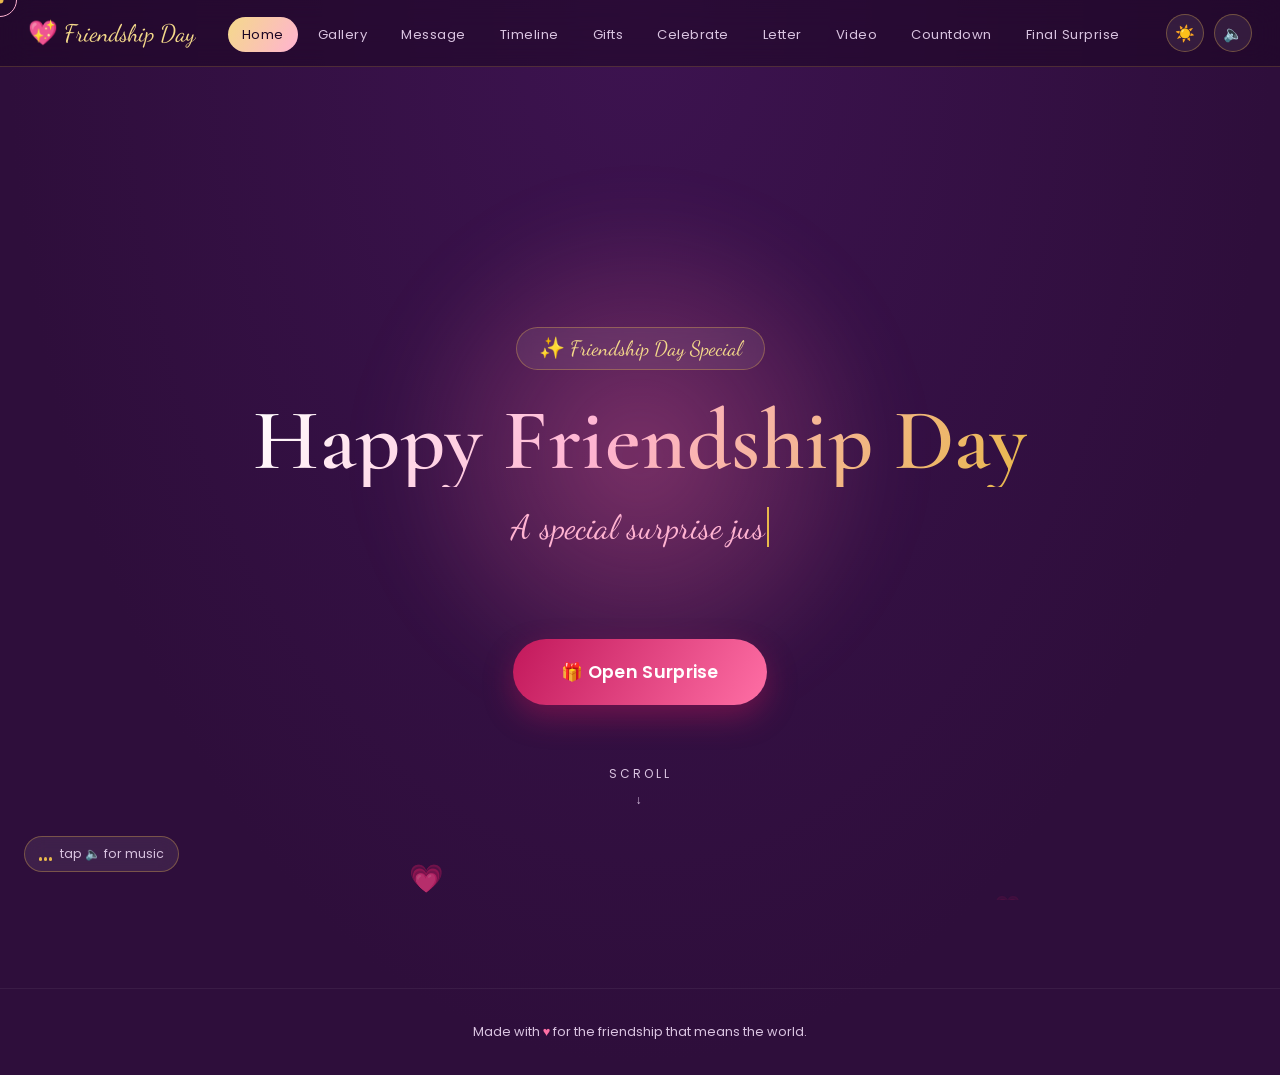
==== index.html @ c947c50c "Initial Friendship Day Website" ====
<!DOCTYPE html>
<html lang="en">
<head>
<meta charset="UTF-8">
<meta name="viewport" content="width=device-width, initial-scale=1.0">
<title>Happy Friendship Day ❤️ | A Surprise For You</title>
<meta name="description" content="A beautiful Friendship Day surprise — memories, messages, gifts, and a countdown, made just for you.">
<link rel="preconnect" href="https://fonts.googleapis.com">
<link rel="stylesheet" href="css/style.css">
</head>
<body>

  <div id="loading-screen">
    <div class="loader-heart">💗</div>
    <div class="loader-text">wrapping up something special…</div>
  </div>

  <div id="scroll-progress"></div>
  <canvas id="fx-canvas"></canvas>
  <div class="cursor-dot"></div>
  <div class="cursor-ring"></div>

  <nav class="navbar">
    <a href="index.html" class="nav-brand">💖 Friendship Day</a>
    <div class="nav-toggle" id="nav-toggle"><span></span><span></span><span></span></div>
    <ul class="nav-links">
      <li><a href="index.html">Home</a></li>
      <li><a href="gallery.html">Gallery</a></li>
      <li><a href="message.html">Message</a></li>
      <li><a href="timeline.html">Timeline</a></li>
      <li><a href="gifts.html">Gifts</a></li>
      <li><a href="celebrate.html">Celebrate</a></li>
      <li><a href="letter.html">Letter</a></li>
      <li><a href="video.html">Video</a></li>
      <li><a href="countdown.html">Countdown</a></li>
      <li><a href="final.html">Final Surprise</a></li>
    </ul>
    <div class="nav-controls">
      <button class="icon-btn" id="theme-toggle" aria-label="Toggle theme">☀️</button>
      <button class="icon-btn" id="music-toggle" aria-label="Toggle music">🔈</button>
    </div>
  </nav>

  <main>
    <section class="hero">
      <div class="hero-glow"></div>
      <div class="hero-badge">✨ Friendship Day Special</div>
      <h1>Happy Friendship Day</h1>
      <div id="typewriter" data-lines='["A special surprise just for you ❤️","Made with love, just for you 💫","Every friendship has a story… here is ours 💖"]'></div>
      <a href="gallery.html" class="btn btn-lg">
        <span>🎁 Open Surprise</span>
      </a>
      <div class="scroll-hint">scroll</div>
    </section>
  </main>

  <footer>
    Made with <span class="fh">♥</span> for the friendship that means the world.
  </footer>

  <div id="music-badge">
    <div class="eq paused"><span></span><span></span><span></span></div>
    tap 🔈 for music
  </div>
  <button id="back-to-top" aria-label="Back to top">↑</button>
  <audio id="bg-music" loop preload="none">
    <source src="assets/music/theme.mp3" type="audio/mpeg">
  </audio>

  <script src="js/script.js"></script>
</body>
</html>
---- css/style.css ----
/* ==========================================================================
   Happy Friendship Day — Stylesheet
   Palette: Plum #2E0E3B · Magenta #C2185B · Rose #FF6FA5 · Blush #FFD9EC
            Gold #E8B84B · Cream #FFF8F0
   Type: 'Cormorant Garamond' (display) · 'Poppins' (body/UI) · 'Dancing Script' (script)
   ========================================================================== */

@import url('https://fonts.googleapis.com/css2?family=Cormorant+Garamond:ital,wght@0,400;0,500;0,600;0,700;1,500&family=Poppins:wght@300;400;500;600;700&family=Dancing+Script:wght@500;600;700&display=swap');

:root{
  --plum-950:#1c0724;
  --plum-900:#2e0e3b;
  --plum-800:#3d1350;
  --plum-700:#521a68;
  --magenta:#c2185b;
  --rose:#ff6fa5;
  --rose-soft:#ffb3d1;
  --blush:#ffd9ec;
  --gold:#e8b84b;
  --gold-soft:#f4d98a;
  --cream:#fff8f0;
  --white:#ffffff;

  --bg: var(--plum-900);
  --bg-2: var(--plum-800);
  --text: var(--cream);
  --text-dim: #d9c3e0;
  --card-bg: rgba(255,255,255,0.08);
  --card-border: rgba(232,184,75,0.35);

  --font-display:'Cormorant Garamond', serif;
  --font-body:'Poppins', sans-serif;
  --font-script:'Dancing Script', cursive;

  --radius-lg: 28px;
  --radius-md: 18px;
  --radius-sm: 10px;

  --shadow-soft: 0 20px 60px rgba(0,0,0,0.35);
  --transition: 0.4s cubic-bezier(.22,.85,.4,1);
}

[data-theme="light"]{
  --bg:#fff3f8;
  --bg-2:#ffe4f0;
  --text:#3a1030;
  --text-dim:#7a4a68;
  --card-bg: rgba(255,255,255,0.55);
  --card-border: rgba(194,24,91,0.25);
}

*,*::before,*::after{ box-sizing:border-box; margin:0; padding:0; }

html{ scroll-behavior:smooth; }

body{
  font-family: var(--font-body);
  background: radial-gradient(ellipse at top, var(--bg-2), var(--bg) 70%);
  color: var(--text);
  min-height:100vh;
  overflow-x:hidden;
  transition: background var(--transition), color var(--transition);
  cursor:none;
}

a{ text-decoration:none; color:inherit; }
ul{ list-style:none; }
img{ max-width:100%; display:block; }
button{ font-family:inherit; cursor:none; border:none; background:none; }

h1,h2,h3,h4{ font-family: var(--font-display); font-weight:600; letter-spacing:0.5px; }

::selection{ background: var(--gold); color: var(--plum-950); }

::-webkit-scrollbar{ width:8px; }
::-webkit-scrollbar-track{ background:transparent; }
::-webkit-scrollbar-thumb{ background: linear-gradient(var(--rose), var(--gold)); border-radius:10px; }

/* ---------- Custom Cursor ---------- */
.cursor-dot, .cursor-ring{
  position:fixed; top:0; left:0; pointer-events:none; z-index:9999;
  border-radius:50%; transform:translate(-50%,-50%);
  transition: opacity .3s ease;
}
.cursor-dot{ width:7px; height:7px; background:var(--gold); }
.cursor-ring{ width:34px; height:34px; border:1.5px solid var(--rose-soft); transition: width .2s, height .2s, transform .08s linear, border-color .2s; }
.cursor-ring.active{ width:48px; height:48px; border-color:var(--gold); }
@media (hover:none), (pointer:coarse){
  .cursor-dot,.cursor-ring{ display:none; }
  body{ cursor:auto; }
  button, a{ cursor:pointer; }
}

/* ---------- Loading Screen ---------- */
#loading-screen{
  position:fixed; inset:0; z-index:99999;
  display:flex; align-items:center; justify-content:center; flex-direction:column; gap:18px;
  background: radial-gradient(ellipse at center, var(--plum-800), var(--plum-950));
  transition: opacity .7s ease, visibility .7s ease;
}
#loading-screen.hidden{ opacity:0; visibility:hidden; }
.loader-heart{ font-size:3rem; color:var(--rose); animation: pulse 1s ease-in-out infinite; filter: drop-shadow(0 0 12px var(--rose)); }
.loader-text{ font-family:var(--font-script); font-size:1.4rem; color:var(--gold-soft); letter-spacing:1px; }
@keyframes pulse{ 0%,100%{ transform:scale(1);} 50%{ transform:scale(1.25);} }

/* ---------- Scroll Progress ---------- */
#scroll-progress{
  position:fixed; top:0; left:0; height:3px; width:0%; z-index:9998;
  background: linear-gradient(90deg, var(--rose), var(--gold));
  box-shadow:0 0 10px var(--rose);
}

/* ---------- Floating Hearts / Sparkles Canvas ---------- */
#fx-canvas{ position:fixed; inset:0; z-index:0; pointer-events:none; }

/* ---------- Navbar ---------- */
.navbar{
  position:fixed; top:0; left:0; right:0; z-index:1000;
  display:flex; align-items:center; justify-content:space-between;
  padding:14px 28px;
  background: rgba(28,7,36,0.55);
  backdrop-filter: blur(14px);
  -webkit-backdrop-filter: blur(14px);
  border-bottom:1px solid rgba(232,184,75,0.2);
  transition: transform var(--transition), background var(--transition);
}
[data-theme="light"] .navbar{ background: rgba(255,243,248,0.65); }
.navbar.nav-hidden{ transform: translateY(-100%); }
.nav-brand{
  font-family: var(--font-script); font-size:1.5rem; color:var(--gold-soft);
  display:flex; align-items:center; gap:6px;
}
.nav-toggle{ display:none; flex-direction:column; gap:5px; z-index:1100; }
.nav-toggle span{ width:24px; height:2px; background:var(--gold-soft); transition:var(--transition); }
.nav-links{ display:flex; gap:6px; flex-wrap:wrap; align-items:center; }
.nav-links a{
  font-size:0.82rem; letter-spacing:0.5px; padding:8px 14px; border-radius:30px;
  color:var(--text-dim); transition:var(--transition); position:relative;
}
.nav-links a:hover, .nav-links a.active{ color:var(--plum-950); background: linear-gradient(120deg,var(--gold-soft),var(--rose-soft)); }
.nav-controls{ display:flex; align-items:center; gap:10px; }
.icon-btn{
  width:38px; height:38px; border-radius:50%; display:flex; align-items:center; justify-content:center;
  background: var(--card-bg); border:1px solid var(--card-border); font-size:1rem; color:var(--gold-soft);
  transition:var(--transition);
}
.icon-btn:hover{ transform: scale(1.12) rotate(8deg); box-shadow:0 0 16px rgba(232,184,75,0.5); }

@media (max-width: 980px){
  .nav-toggle{ display:flex; }
  .nav-links{
    position:fixed; top:0; right:0; height:100vh; width:min(78vw,320px);
    background: rgba(28,7,36,0.97); backdrop-filter: blur(20px);
    flex-direction:column; justify-content:center; align-items:flex-start;
    padding:40px; gap:6px; transform:translateX(100%); transition:transform var(--transition);
  }
  .nav-links.open{ transform:translateX(0); }
  .nav-links a{ width:100%; padding:12px 6px; font-size:1rem; }
}

/* ---------- Back to top ---------- */
#back-to-top{
  position:fixed; bottom:28px; right:24px; z-index:900;
  width:46px; height:46px; border-radius:50%;
  background: linear-gradient(135deg,var(--magenta),var(--gold));
  color:var(--white); font-size:1.2rem; display:flex; align-items:center; justify-content:center;
  opacity:0; visibility:hidden; transform: translateY(20px);
  transition:var(--transition); box-shadow:var(--shadow-soft);
}
#back-to-top.show{ opacity:1; visibility:visible; transform:translateY(0); }

/* ---------- Music toggle mini-bar ---------- */
#music-badge{
  position:fixed; bottom:28px; left:24px; z-index:900;
  display:flex; align-items:center; gap:8px; padding:8px 14px; border-radius:30px;
  background:var(--card-bg); border:1px solid var(--card-border); backdrop-filter:blur(10px);
  font-size:0.78rem; color:var(--text-dim);
}
.eq{ display:flex; align-items:flex-end; gap:2px; height:14px; }
.eq span{ width:3px; background:var(--gold); border-radius:2px; animation: eq 0.9s ease-in-out infinite; }
.eq span:nth-child(2){ animation-delay:.2s;} .eq span:nth-child(3){ animation-delay:.4s;}
.eq.paused span{ animation-play-state:paused; height:4px !important; }
@keyframes eq{ 0%,100%{ height:4px;} 50%{ height:14px;} }

/* ---------- Page shell ---------- */
main{ position:relative; z-index:1; min-height:100vh; padding-top:88px; }
.page-section{ max-width:1180px; margin:0 auto; padding:40px 24px 90px; }
.eyebrow{
  font-family:var(--font-body); text-transform:uppercase; letter-spacing:4px; font-size:0.72rem;
  color:var(--gold); display:inline-flex; align-items:center; gap:10px; margin-bottom:14px;
}
.eyebrow::before{ content:''; width:26px; height:1px; background:var(--gold); }
.section-title{ font-size:clamp(2.1rem,5vw,3.4rem); margin-bottom:14px; }
.section-title em{ font-style:italic; color:var(--rose-soft); }
.section-sub{ color:var(--text-dim); max-width:560px; font-size:1.02rem; line-height:1.7; margin-bottom:44px; }

/* ---------- Buttons ---------- */
.btn{
  display:inline-flex; align-items:center; gap:10px; padding:16px 38px; border-radius:50px;
  font-weight:600; font-size:1rem; letter-spacing:0.3px; position:relative; overflow:hidden;
  background: linear-gradient(120deg,var(--magenta),var(--rose)); color:var(--white);
  box-shadow: 0 12px 30px rgba(194,24,91,0.4); transition:var(--transition);
}
.btn::after{
  content:''; position:absolute; inset:0; border-radius:50px;
  background: linear-gradient(120deg,var(--gold),var(--rose-soft)); opacity:0; transition:var(--transition);
}
.btn span{ position:relative; z-index:1; display:flex; align-items:center; gap:8px; }
.btn:hover{ transform: translateY(-4px) scale(1.03); box-shadow:0 18px 40px rgba(232,184,75,0.45); }
.btn:hover::after{ opacity:1; }
.btn-ghost{
  background:transparent; border:1.5px solid var(--card-border); color:var(--text);
  box-shadow:none;
}
.btn-ghost:hover{ border-color:var(--gold); background:var(--card-bg); }
.btn-lg{ padding:20px 48px; font-size:1.1rem; }

/* ==========================================================================
   PAGE 1 — WELCOME / HERO
   ========================================================================== */
.hero{
  min-height:100vh; display:flex; flex-direction:column; align-items:center; justify-content:center;
  text-align:center; padding:120px 20px 60px; position:relative;
}
.hero-glow{
  position:absolute; top:12%; left:50%; translate:-50% 0; width:520px; height:520px;
  background: radial-gradient(circle, rgba(255,111,165,0.35), transparent 70%);
  filter:blur(30px); z-index:-1; animation: glow-pulse 6s ease-in-out infinite;
}
@keyframes glow-pulse{ 0%,100%{ opacity:0.6; transform:translate(-50%,0) scale(1);} 50%{ opacity:1; transform:translate(-50%,0) scale(1.15);} }
.hero-badge{
  font-family:var(--font-script); font-size:1.3rem; color:var(--gold-soft);
  border:1px solid var(--card-border); padding:8px 22px; border-radius:40px; margin-bottom:26px;
  background:var(--card-bg); backdrop-filter:blur(8px);
}
.hero h1{
  font-size:clamp(2.6rem,8vw,5.4rem); line-height:1.05; margin-bottom:20px;
  background:linear-gradient(120deg,var(--white),var(--rose-soft) 45%,var(--gold) 100%);
  -webkit-background-clip:text; background-clip:text; color:transparent;
}
#typewriter{ min-height:2.6em; font-family:var(--font-script); font-size:clamp(1.4rem,3.4vw,2.1rem); color:var(--rose-soft); }
.caret{ display:inline-block; width:2px; background:var(--gold); margin-left:2px; animation: blink 0.8s step-end infinite; }
@keyframes blink{ 50%{ opacity:0; } }
.hero .btn{ margin-top:44px; }
.scroll-hint{ margin-top:60px; font-size:0.75rem; letter-spacing:3px; color:var(--text-dim); text-transform:uppercase; }
.scroll-hint::after{ content:'↓'; display:block; margin-top:8px; animation: bob 1.6s ease-in-out infinite; }
@keyframes bob{ 0%,100%{ transform:translateY(0);} 50%{ transform:translateY(8px);} }

/* ==========================================================================
   PAGE 2 — GALLERY
   ========================================================================== */
.slideshow{
  position:relative; max-width:640px; margin:0 auto 60px; aspect-ratio:4/5; border-radius:var(--radius-lg);
  overflow:hidden; box-shadow:var(--shadow-soft); border:3px solid var(--card-border);
}
.slide{
  position:absolute; inset:0; opacity:0; transform:scale(1.15); transition: opacity 1.2s ease, transform 6s ease;
}
.slide.active{ opacity:1; transform:scale(1); z-index:2; }
.slide img{ width:100%; height:100%; object-fit:cover; }
.slide-caption{
  position:absolute; left:0; right:0; bottom:0; padding:22px 24px;
  background: linear-gradient(to top, rgba(0,0,0,0.75), transparent);
  font-family:var(--font-script); font-size:1.3rem; color:var(--white);
}
.slide-dots{ display:flex; gap:8px; justify-content:center; margin-top:16px; }
.slide-dots span{ width:9px; height:9px; border-radius:50%; background:var(--card-border); transition:var(--transition); cursor:none; }
.slide-dots span.active{ background:var(--gold); width:24px; border-radius:8px; }

.gallery-grid{
  display:grid; grid-template-columns:repeat(auto-fill,minmax(180px,1fr)); gap:20px;
}
.frame{
  position:relative; border-radius:var(--radius-md); overflow:hidden; aspect-ratio:3/4;
  background: var(--card-bg); border:1px solid var(--card-border); cursor:none;
  transition:var(--transition);
}
.frame::before{
  content:''; position:absolute; inset:6px; border:1px solid rgba(232,184,75,0.5); border-radius:12px; z-index:2; pointer-events:none;
}
.frame img{ width:100%; height:100%; object-fit:cover; transition: transform .6s ease, filter .6s ease; }
.frame:hover img{ transform:scale(1.12); }
.frame:hover{ transform: translateY(-6px); box-shadow:0 20px 40px rgba(0,0,0,0.4); }
.frame .frame-num{
  position:absolute; top:12px; left:12px; z-index:3; font-family:var(--font-script); font-size:1.1rem;
  color:var(--gold-soft); background:rgba(28,7,36,0.5); padding:2px 10px; border-radius:20px;
}
.frame.placeholder{ display:flex; align-items:center; justify-content:center; }
.frame.placeholder .ph-icon{ font-size:2.2rem; opacity:0.35; }

#lightbox{
  position:fixed; inset:0; z-index:5000; background:rgba(10,2,14,0.92); backdrop-filter:blur(10px);
  display:flex; align-items:center; justify-content:center; opacity:0; visibility:hidden; transition:var(--transition);
}
#lightbox.open{ opacity:1; visibility:visible; }
#lightbox img{ max-width:88vw; max-height:82vh; border-radius:16px; box-shadow:0 30px 80px rgba(0,0,0,0.6); }
#lightbox-close{ position:absolute; top:24px; right:28px; font-size:1.6rem; color:var(--gold-soft); }

/* ==========================================================================
   PAGE 3 — MESSAGE
   ========================================================================== */
.message-wrap{ display:flex; justify-content:center; padding-top:20px; }
.glass-card{
  background: var(--card-bg); border:1px solid var(--card-border); border-radius:var(--radius-lg);
  backdrop-filter: blur(18px); -webkit-backdrop-filter: blur(18px);
  padding:60px 50px; max-width:680px; text-align:center; box-shadow:var(--shadow-soft); position:relative;
}
.glass-card .quote-mark{ font-family:var(--font-display); font-size:4rem; color:var(--gold); line-height:0.5; display:block; margin-bottom:18px; }
#message-type{
  font-family:var(--font-display); font-style:italic; font-size:clamp(1.2rem,2.6vw,1.7rem);
  line-height:1.85; color:var(--cream); min-height:230px;
}
.signature{ margin-top:28px; font-family:var(--font-script); font-size:1.6rem; color:var(--rose-soft); }

/* ==========================================================================
   PAGE 4 — TIMELINE
   ========================================================================== */
.timeline{ position:relative; max-width:760px; margin:0 auto; }
.timeline::before{
  content:''; position:absolute; left:28px; top:0; bottom:0; width:2px;
  background: linear-gradient(var(--gold), var(--rose), var(--gold)); opacity:0.5;
}
.tl-item{ position:relative; padding-left:78px; margin-bottom:56px; opacity:0; transform:translateX(-30px); transition: opacity .8s ease, transform .8s ease; }
.tl-item.in-view{ opacity:1; transform:translateX(0); }
.tl-icon{
  position:absolute; left:0; top:0; width:58px; height:58px; border-radius:50%;
  display:flex; align-items:center; justify-content:center; font-size:1.5rem;
  background: linear-gradient(135deg,var(--magenta),var(--gold)); box-shadow:0 0 0 6px var(--bg), 0 8px 24px rgba(194,24,91,0.5);
}
.tl-item h3{ font-size:1.5rem; color:var(--gold-soft); margin-bottom:6px; }
.tl-item p{ color:var(--text-dim); line-height:1.7; max-width:520px; }
.tl-date{ font-size:0.75rem; letter-spacing:2px; text-transform:uppercase; color:var(--rose-soft); margin-bottom:4px; display:block; }

/* ==========================================================================
   PAGE 5 — GIFTS
   ========================================================================== */
.gift-grid{ display:grid; grid-template-columns:repeat(auto-fit,minmax(220px,1fr)); gap:26px; }
.gift-card{
  background: var(--card-bg); border:1px solid var(--card-border); border-radius:var(--radius-md);
  padding:34px 24px; text-align:center; cursor:none; position:relative; overflow:hidden;
  transition:var(--transition); min-height:220px; display:flex; flex-direction:column; align-items:center; justify-content:center;
}
.gift-card:hover{ transform:translateY(-8px); border-color:var(--gold); box-shadow:0 20px 40px rgba(0,0,0,0.35); }
.gift-icon{ font-size:3rem; margin-bottom:14px; transition: transform .5s ease; }
.gift-card:hover .gift-icon{ transform: scale(1.2) rotate(-8deg); }
.gift-card h3{ font-size:1.3rem; margin-bottom:8px; color:var(--gold-soft); }
.gift-card p{ font-size:0.85rem; color:var(--text-dim); max-height:0; opacity:0; overflow:hidden; transition:var(--transition); }
.gift-card.opened p{ max-height:100px; opacity:1; margin-top:6px; }
.gift-card .ribbon{ position:absolute; top:14px; right:14px; font-size:0.7rem; letter-spacing:1px; color:var(--gold); text-transform:uppercase; }

/* ==========================================================================
   PAGE 6 — CELEBRATION
   ========================================================================== */
.celebrate-stage{
  min-height:100vh; display:flex; flex-direction:column; align-items:center; justify-content:center;
  text-align:center; position:relative; overflow:hidden;
}
.celebrate-stage h1{ font-size:clamp(2.4rem,7vw,4.6rem); margin-bottom:18px; }
.celebrate-stage p{ color:var(--text-dim); max-width:480px; margin-bottom:30px; }
#celebrate-canvas{ position:fixed; inset:0; z-index:2; pointer-events:none; }

/* ==========================================================================
   PAGE 7 — SECRET LETTER
   ========================================================================== */
.letter-stage{ min-height:100vh; display:flex; flex-direction:column; align-items:center; justify-content:center; padding:100px 20px; }
.envelope{ width:min(90vw,360px); aspect-ratio:3/2; position:relative; cursor:none; perspective:1000px; }
.envelope .back{
  position:absolute; inset:0; background:linear-gradient(135deg,var(--magenta),var(--plum-700));
  border-radius:14px; box-shadow:var(--shadow-soft);
}
.envelope .flap{
  position:absolute; top:0; left:0; right:0; height:50%;
  background:linear-gradient(135deg,var(--rose),var(--magenta));
  clip-path: polygon(0 0,100% 0,50% 100%); transform-origin:top; transition: transform 1s ease;
  border-radius:14px 14px 0 0; z-index:3;
}
.envelope.open .flap{ transform: rotateX(180deg); }
.envelope .paper{
  position:absolute; left:8%; right:8%; bottom:6%; top:18%; background:var(--cream); border-radius:8px;
  box-shadow:0 10px 30px rgba(0,0,0,0.3); transform: translateY(0); transition: transform 1s ease .3s; z-index:2;
  display:flex; align-items:center; justify-content:center; color:var(--plum-900); font-family:var(--font-script); font-size:1.1rem;
}
.envelope.open .paper{ transform: translateY(-64%); z-index:4; }
.envelope-hint{ margin-top:26px; font-size:0.82rem; letter-spacing:2px; text-transform:uppercase; color:var(--text-dim); }
.letter-full{
  max-width:600px; margin-top:50px; background:var(--card-bg); border:1px solid var(--card-border);
  border-radius:var(--radius-lg); padding:50px 44px; opacity:0; max-height:0; overflow:hidden; transition: all 1s ease;
}
.letter-full.show{ opacity:1; max-height:900px; padding-top:50px; padding-bottom:50px; }
#letter-text{ font-family:var(--font-script); font-size:1.5rem; line-height:2; color:var(--cream); white-space:pre-wrap; }

/* ==========================================================================
   PAGE 8 — VIDEO
   ========================================================================== */
.video-frame{
  max-width:820px; margin:0 auto; border-radius:var(--radius-lg); overflow:hidden;
  border:3px solid var(--card-border); box-shadow:var(--shadow-soft); background:#000;
  position:relative; aspect-ratio:16/9;
}
.video-frame video, .video-frame iframe{ width:100%; height:100%; border:0; display:block; }
.video-placeholder{
  position:absolute; inset:0; display:flex; flex-direction:column; align-items:center; justify-content:center;
  gap:14px; color:var(--text-dim); background:linear-gradient(135deg,var(--plum-800),var(--plum-950));
}
.video-placeholder .play-btn{
  width:74px; height:74px; border-radius:50%; background:linear-gradient(135deg,var(--magenta),var(--gold));
  display:flex; align-items:center; justify-content:center; font-size:1.6rem; color:var(--white);
  box-shadow:0 12px 30px rgba(194,24,91,0.5);
}

/* ==========================================================================
   PAGE 9 — COUNTDOWN
   ========================================================================== */
.countdown-wrap{ text-align:center; }
.countdown-grid{ display:flex; justify-content:center; gap:20px; flex-wrap:wrap; margin-top:40px; }
.count-box{
  background:var(--card-bg); border:1px solid var(--card-border); border-radius:var(--radius-md);
  padding:26px 22px; min-width:110px; backdrop-filter:blur(10px);
}
.count-box .num{ font-family:var(--font-display); font-size:2.8rem; color:var(--gold-soft); font-variant-numeric:tabular-nums; }
.count-box .label{ font-size:0.72rem; letter-spacing:2px; text-transform:uppercase; color:var(--text-dim); margin-top:6px; }

/* ==========================================================================
   PAGE 10 — FINAL SURPRISE
   ========================================================================== */
.final-stage{
  min-height:100vh; display:flex; flex-direction:column; align-items:center; justify-content:center;
  text-align:center; position:relative;
}
.final-stage h1{
  font-size:clamp(2.6rem,8vw,5rem);
  background:linear-gradient(120deg,var(--gold),var(--rose-soft),var(--white));
  -webkit-background-clip:text; background-clip:text; color:transparent;
  margin-bottom:20px;
}
.final-stage p{ font-family:var(--font-script); font-size:1.6rem; color:var(--rose-soft); margin-bottom:40px; }

/* ---------- Footer ---------- */
footer{
  position:relative; z-index:1; text-align:center; padding:34px 20px; color:var(--text-dim); font-size:0.8rem;
  border-top:1px solid rgba(255,255,255,0.06);
}
footer .fh{ color:var(--rose); }

/* ---------- Reveal on scroll ---------- */
.reveal{ opacity:0; transform:translateY(28px); transition: opacity .8s ease, transform .8s ease; }
.reveal.in-view{ opacity:1; transform:translateY(0); }

/* ---------- Reduced motion ---------- */
@media (prefers-reduced-motion: reduce){
  *{ animation-duration:0.01ms !important; animation-iteration-count:1 !important; transition-duration:0.01ms !important; }
}

/* ---------- Focus visibility ---------- */
a:focus-visible, button:focus-visible{ outline:2px solid var(--gold); outline-offset:3px; border-radius:6px; }

/* ---------- Responsive base ---------- */
@media (max-width:600px){
  .page-section{ padding:30px 18px 70px; }
  .glass-card{ padding:40px 24px; }
  .navbar{ padding:12px 18px; }
}
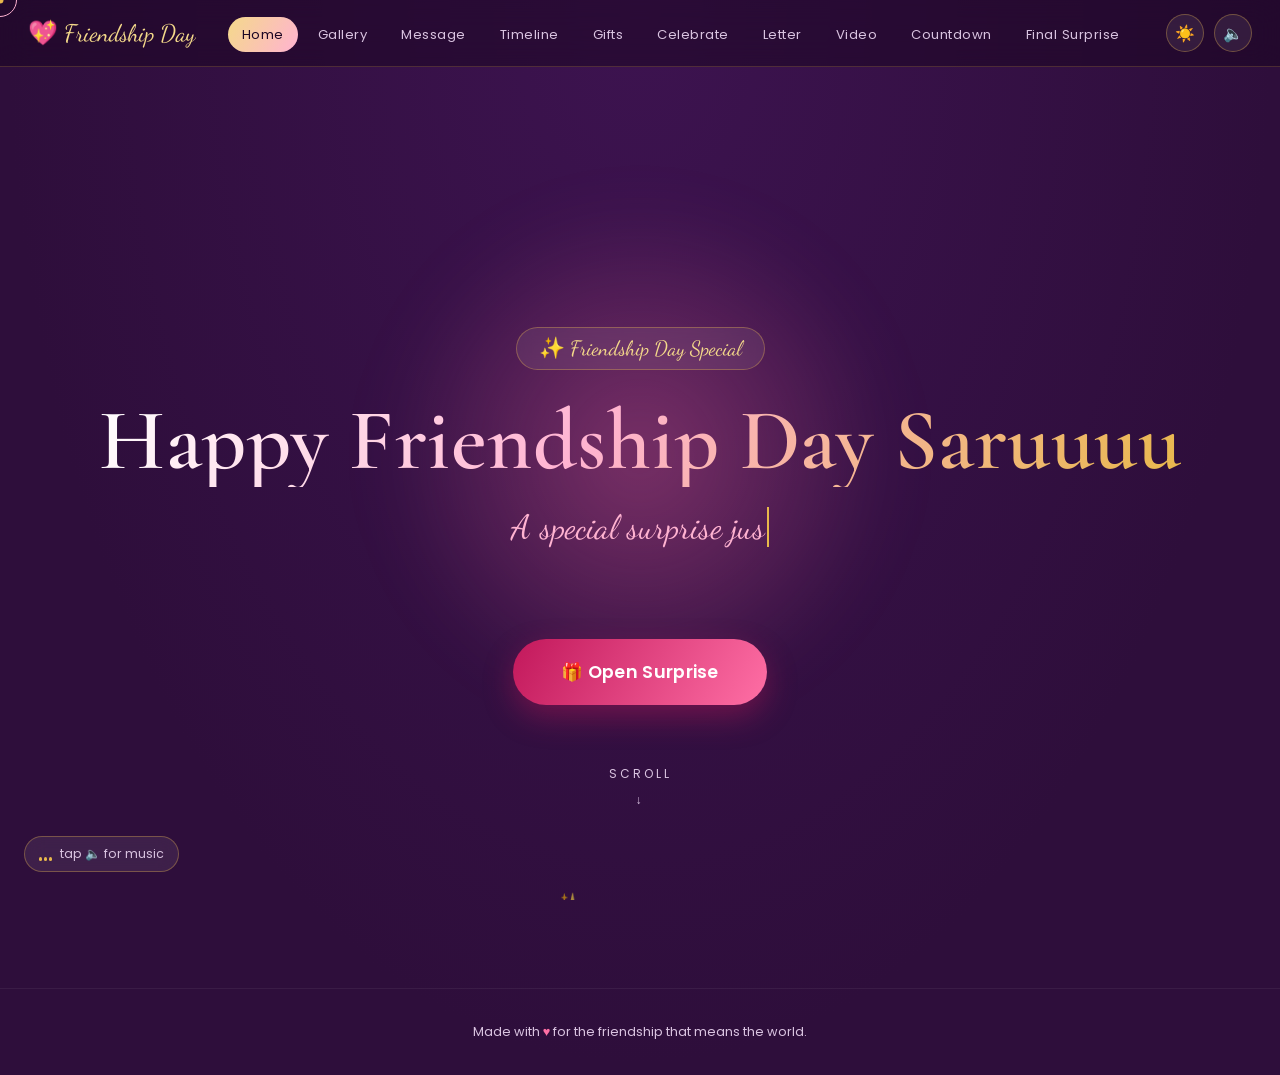
==== commit f0bc8179: "Updated Friendship Day website" ====
--- a/index.html
+++ b/index.html
@@ -45,7 +45,7 @@
     <section class="hero">
       <div class="hero-glow"></div>
       <div class="hero-badge">✨ Friendship Day Special</div>
-      <h1>Happy Friendship Day</h1>
+      <h1>Happy Friendship Day Saruuuu</h1>
       <div id="typewriter" data-lines='["A special surprise just for you ❤️","Made with love, just for you 💫","Every friendship has a story… here is ours 💖"]'></div>
       <a href="gallery.html" class="btn btn-lg">
         <span>🎁 Open Surprise</span>
